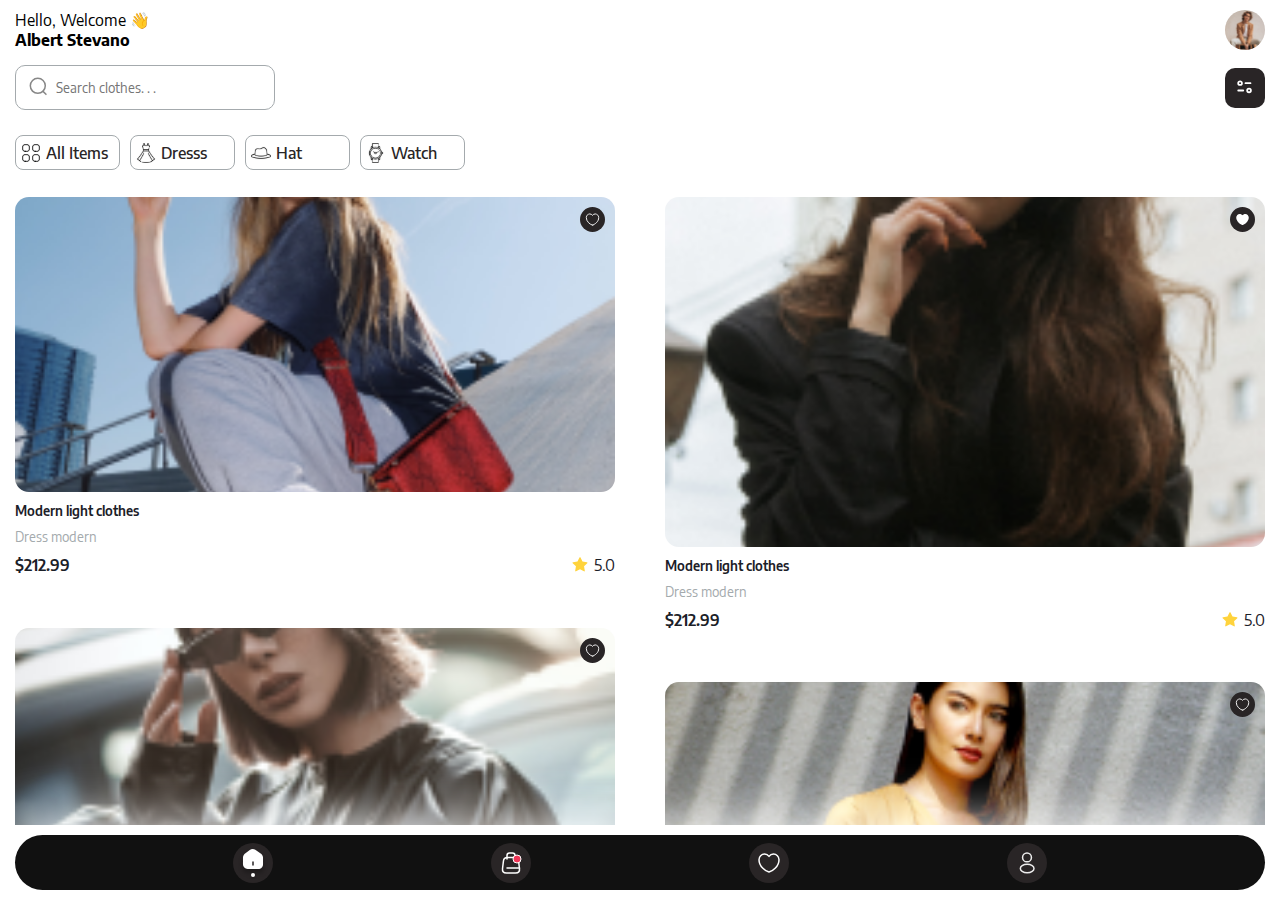
==== index.html @ bf504d2a "feat: :lipstick: Galeria principal con estilos correspondientes, modificacion al footer" ====
<!DOCTYPE html>
<html lang="en">
<head>
    <meta charset="UTF-8">
    <meta name="viewport" content="width=device-width, initial-scale=1.0">
    <title>Home</title>
    <link rel="stylesheet" href="css/style.css">
</head>
<body>
    <header class="header">
        <div class="header__information">
            <p>Hello, Welcome 👋</p>
            <span>Albert Stevano</span>
        </div>
        <div class="header__login">
            <img src="storage/img/img5.png">
        </div>
    </header>
    <nav class="nav">
        <div class="nav__search">
            <input type="text" placeholder="Search clothes. . .">
            <span class="search__icon">
                <img src="storage/img/magnifyingGlass.svg">
            </span>
        </div>
        <div class="nav__filter">
            <a href="#">
                <img src="storage/img/filter.svg">
            </a>
        </div>
    </nav> 
    <main class="main">
        <nav class="main__nav">
            <ul class="nav__ul">
                <li>
                    <a href="#" >
                        <img src="storage/img/category.svg" >
                        All Items
                    </a>
                </li>
                <li>
                    <a href="#" >
                        <img src="storage/img/mask.svg" style="filter: invert(1);">
                        Dresss
                    </a>
                </li>
                <li>
                    <a href="#" >
                        <img src="storage/img/hat.svg" >
                        Hat
                    </a>
                </li>
                <li>
                    <a href="#" >
                        <img src="storage/img/watch.svg" >
                        Watch
                    </a>
                </li>
            </ul>
        </nav>
        <article class="main__article">
            <section>
                <div class="section__front_page">
                    <img src="storage/img/img3.png">
                    <img src="storage/img/heart.svg">
                </div>
                <h5>Modern light clothes</h5>
                <small>Dress modern</small>
                <div class="section__price">
                    <span>$212.99</span>
                    <div  class="price__score">
                        <img src="storage/img/star.svg">
                        <p>5.0</p>
                    </div>
                </div>
            </section>
            <section>
                <div class="section__front_page">
                    <img src="storage/img/img1.png">
                    <img src="storage/img/heartWhite.svg">
                </div>
                <h5>Modern light clothes</h5>
                <small>Dress modern</small>
                <div class="section__price">
                    <span>$212.99</span>
                    <div  class="price__score">
                        <img src="storage/img/star.svg">
                        <p>5.0</p>
                    </div>
                </div>
            </section>
            <section>
                <div class="section__front_page">
                    <img src="storage/img/img2.png">
                    <img src="storage/img/heart.svg">
                </div>
                <h5>Modern light clothes</h5>
                <small>Dress modern</small>
                <div class="section__price">
                    <span>$212.99</span>
                    <div  class="price__score">
                        <img src="storage/img/star.svg">
                        <p>5.0</p>
                    </div>
                </div>
            </section>
            <section>
                <div class="section__front_page">
                    <img src="storage/img/img4.png">
                    <img src="storage/img/heart.svg">
                </div>
                <h5>Modern light clothes</h5>
                <small>Dress modern</small>
                <div class="section__price">
                    <span>$212.99</span>
                    <div  class="price__score">
                        <img src="storage/img/star.svg">
                        <p>5.0</p>
                    </div>
                </div>
            </section>
        </article>
    </main>
    <footer class="footer">
        <ul class="footer__ul">
            <li>
                <a href="#">
                    <img src="storage/img/homeSelect.svg">
                </a>
            </li>
            <li>
                <a href="#">
                    <img src="storage/img/bag.svg">
                </a>
            </li>
            <li>
                <a href="#">
                    <img src="storage/img/heart.svg">
                </a>
            </li>
            <li>
                <a href="#">
                    <img src="storage/img/profile.svg">
                </a>
            </li>
        </ul>
    </footer>
</body>
</html>
---- css/style.css ----
@import url(variables.css);
*{
    padding: 0;
    margin: 0;
    font-family: "EncodeSans-Regular";
    box-sizing: border-box;
}
.header {
    /* background: red; */
    padding: var(--space-layout-padding-lr);
    display: flex;
    flex-direction: row;
    justify-content: space-between;
    align-items: center;
    height: 60px;
}
.header__information{
    /* background: green; */
}
.header__information span{
    font-family: "EncodeSans-Bold";
}
.header__login{
    /* background: violet; */
    width: 40px;
    height: 40px;
    border-radius: 50%;
    overflow: hidden;
}
.header__login img{
    width: 100%;
    /* object-fit: contain; */
}
.nav{
    /* background: red; */
    padding: var(--space-layout-padding-lr);
    margin-top: 5px;
    display: flex;
    flex-direction: row;
    justify-content: space-between;
    align-items: center;
}
.nav__search{
    /* background: yellow; */
    position: relative;
}
.nav__search input{
    outline: none;
    width: 260px;
    height: 45px;
    border-radius: 10px;
    padding-left: 2.5rem;
    padding-right: 1.5rem;
    border: 1px solid var(--color-3);
}
.search__icon{
    position: absolute;
    display: block;
    bottom: .6rem;
    left: .8rem;
    user-select: none;
    cursor: pointer;
}
.nav__filter{
    background: var(--color-1);
    width: 40px;
    height: 40px;
    border-radius: 10px;
    position: relative;
}
.nav__filter img{
    width: 20px;
    position: absolute;
    inset: 0;
    margin: auto;
}
.main {
    /* background: red; */
    padding: var(--space-layout-padding-lr);
    margin-top: 15px;
}
.main__nav {
    /* background: violet; */
    /* padding: 10px; */
}
.nav__ul {
    /* background: darkgrey; */
    height: 55px;
    display: flex;
    flex-direction: row;
    align-items: center;
    gap: 10px;
    overflow-x: scroll;
}
.nav__ul li{
    list-style: none;
}
.nav__ul li a{
    width: 105px;
    height: 35px;
    font-family: "EncodeSans-Medium";
    /* background: orange; */
    text-decoration: none;
    display: flex;
    align-items: center;
    gap: 5px;
    padding: 5px;
    border-radius: 8px;
    border: 1px solid var(--color-3);
    color: var(--color-1);
    background: var(--color-5);
}

.nav__ul li a:hover{
    filter: invert(1);
}

.footer{
    /* background: red; */
    position: fixed;
    bottom: 10px;
    width: 100%;
    padding: var(--space-layout-padding-lr);
}
.footer__ul{
    background: var(--color-4);
    height: 55px;
    display: flex;
    flex-direction: row;
    justify-content: space-evenly;
    align-items: center;
    border-radius: 40px;
    box-shadow: 0px 0px 55px 10px #fff;
}
.footer__ul li{
    list-style: none;
    background: var(--color-1);
    border-radius: 100%;
    height: 40px;
    width: 40px;
    display: flex;
    align-items: center;
    justify-content: center;
}
.footer__ul li a{
    display: flex;
}

.footer__ul li a img{
    object-fit: contain;
}

.main__article{
    height: 70vh;
    margin-top: 15px;
    padding-bottom:12vh;
    /* background: red; */
    display: flex;
    flex-wrap: wrap;
    justify-content: space-between;
    overflow-y: scroll;
}
.main__article section{
    display: flex;
    flex-direction: column;
    justify-content: center;
    align-items: center;

    /* background: green; */
    width: 48%;
    /* height: 380px; */
    margin-bottom: 4%;
}
.section__front_page{
    position: relative;
    margin-top: 2px;
    margin-bottom: 10px;
    border-radius: 14px;
    width: var(--layout-imagen-width);
    height: var(--layout-imagen-height);
    overflow: hidden;
}
.section__front_page img{
    position: absolute;
}
.section__front_page img:first-child{
    width: var(--layout-imagen-width);
    height: var(--layout-imagen-height);
    object-fit: cover;
}
.section__front_page > img:last-child{
    top: 10px;
    right: 10px;
    background: var(--color-1);
    border-radius: 100%;
    height: 25px;
    width: 25px;
    padding: 5px;
}
.main__article section h5{
    font-family: "EncodeSans-Semibold";
    color: var(--color-2);
    margin-bottom: 9px;
}
.main__article section small{
    color: var(--color-3);
}
.main__article section h5,
.main__article section small{
    align-self: flex-start;
}
.section__price{
    display: flex;
    width: 100%;
    justify-content: space-between;
    color: var(--color-2);
    margin-top: 10px;
}
.section__price span{
    font-family: "EncodeSans-Semibold";
}
.price__score{
    display: flex;
    gap: 5px;
}

.main__article section:nth-child(4n+1),
.main__article section:nth-child(4n+4){
    /* background: orange; */
    height: 380px;
}

.main__article section:nth-child(4n-1) {
    /* background: violet; */
    margin-top: -54px;
}
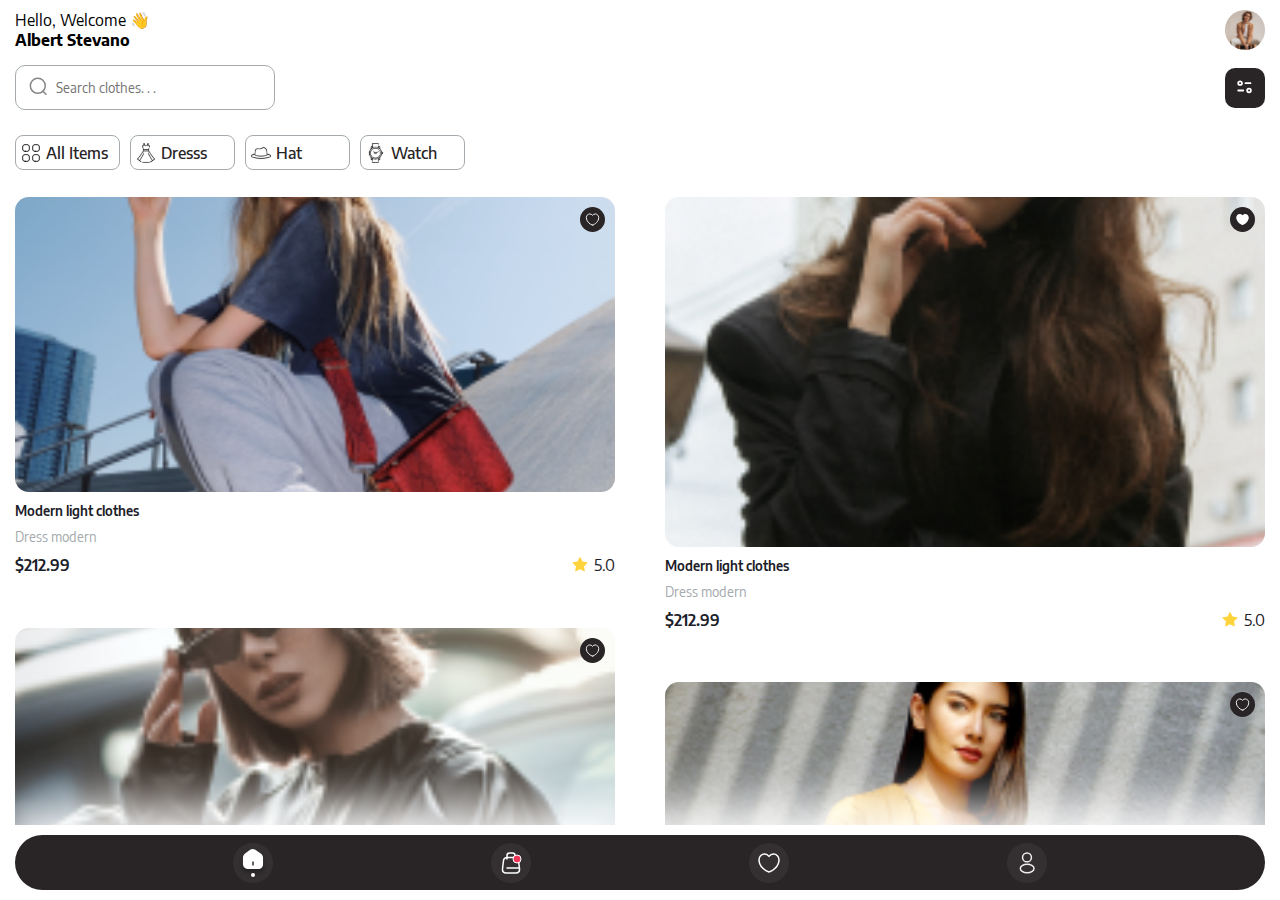
==== commit be7643b8: "feat: :lipstick: Desarrollo general del modulo detail" ====
--- a/index.html
+++ b/index.html
@@ -61,7 +61,9 @@
         <article class="main__article">
             <section>
                 <div class="section__front_page">
-                    <img src="storage/img/img3.png">
+                    <a href="views/detail.html">
+                        <img src="storage/img/img3.png">
+                        </a>
                     <img src="storage/img/heart.svg">
                 </div>
                 <h5>Modern light clothes</h5>
@@ -76,7 +78,9 @@
             </section>
             <section>
                 <div class="section__front_page">
+                    <a href="views/detail.html">
                     <img src="storage/img/img1.png">
+                    </a>
                     <img src="storage/img/heartWhite.svg">
                 </div>
                 <h5>Modern light clothes</h5>
@@ -90,8 +94,10 @@
                 </div>
             </section>
             <section>
-                <div class="section__front_page">
-                    <img src="storage/img/img2.png">
+                <div class="section__front_page">                 
+                    <a href="views/detail.html">
+                        <img src="storage/img/img2.png">
+                        </a>
                     <img src="storage/img/heart.svg">
                 </div>
                 <h5>Modern light clothes</h5>
@@ -106,7 +112,9 @@
             </section>
             <section>
                 <div class="section__front_page">
-                    <img src="storage/img/img4.png">
+                    <a href="views/detail.html">
+                        <img src="storage/img/img4.png">
+                        </a>
                     <img src="storage/img/heart.svg">
                 </div>
                 <h5>Modern light clothes</h5>
--- a/css/style.css
+++ b/css/style.css
@@ -123,18 +123,18 @@
     padding: var(--space-layout-padding-lr);
 }
 .footer__ul{
-    background: var(--color-4);
+    background: var(--color-1);
     height: 55px;
     display: flex;
     flex-direction: row;
     justify-content: space-evenly;
     align-items: center;
     border-radius: 40px;
-    box-shadow: 0px 0px 55px 10px #fff;
+    box-shadow: 0px 0px 55px 30px #fff;
 }
 .footer__ul li{
     list-style: none;
-    background: var(--color-1);
+    background: var(--color-6);
     border-radius: 100%;
     height: 40px;
     width: 40px;
@@ -183,7 +183,7 @@
 .section__front_page img{
     position: absolute;
 }
-.section__front_page img:first-child{
+.section__front_page a img:first-child{
     width: var(--layout-imagen-width);
     height: var(--layout-imagen-height);
     object-fit: cover;
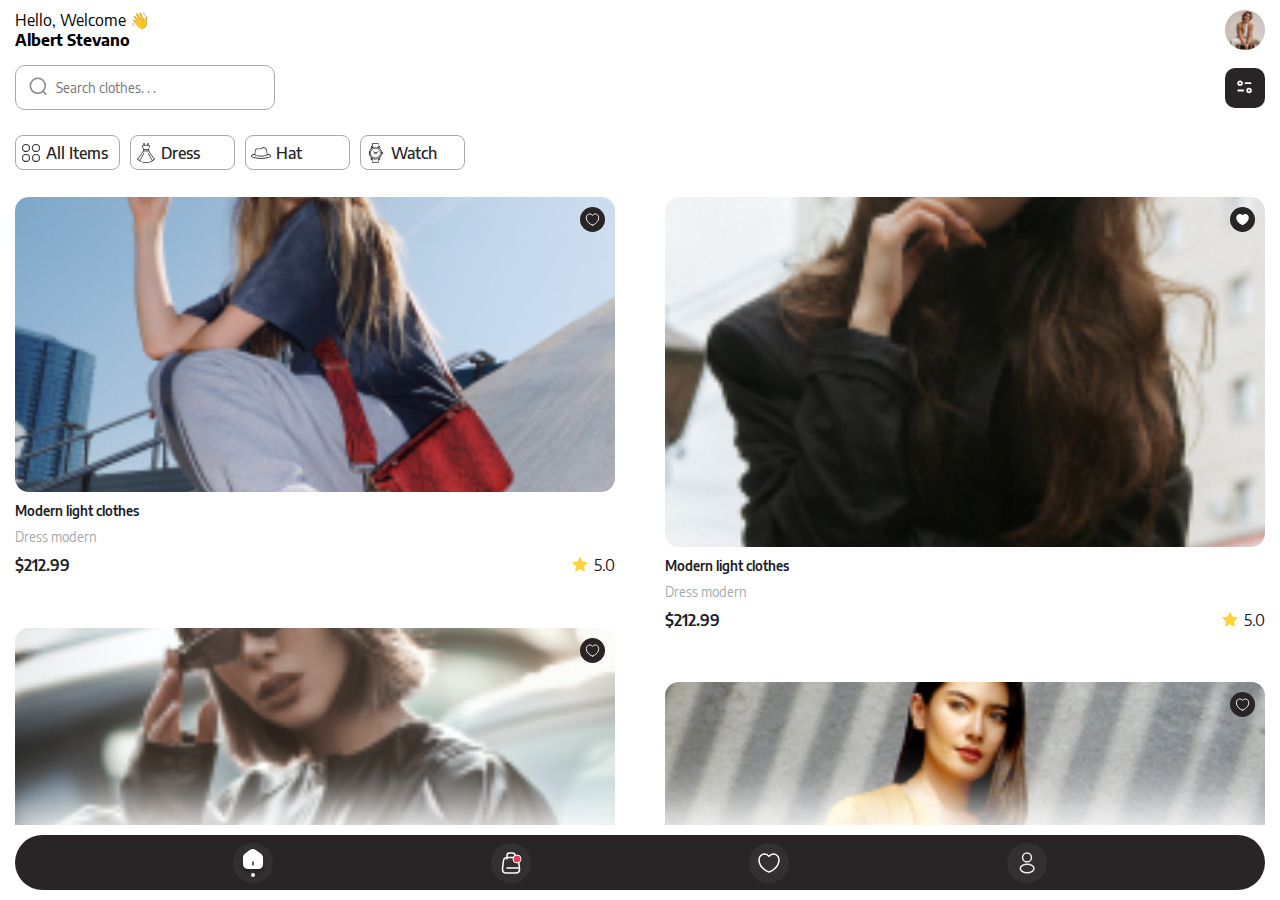
==== commit 2e936f2e: "feat: :dizzy: Implementacion de transiciones en index" ====
--- a/index.html
+++ b/index.html
@@ -41,7 +41,7 @@
                 <li>
                     <a href="#" >
                         <img src="storage/img/mask.svg" style="filter: invert(1);">
-                        Dresss
+                        Dress
                     </a>
                 </li>
                 <li>
--- a/css/style.css
+++ b/css/style.css
@@ -14,9 +14,7 @@
     align-items: center;
     height: 60px;
 }
-.header__information{
-    /* background: green; */
-}
+
 .header__information span{
     font-family: "EncodeSans-Bold";
 }
@@ -79,10 +77,7 @@
     padding: var(--space-layout-padding-lr);
     margin-top: 15px;
 }
-.main__nav {
-    /* background: violet; */
-    /* padding: 10px; */
-}
+
 .nav__ul {
     /* background: darkgrey; */
     height: 55px;
@@ -111,8 +106,9 @@
     background: var(--color-5);
 }
 
-.nav__ul li a:hover{
+.nav__ul li a:hover {
     filter: invert(1);
+    transition: all 0.5s ease 0.1s
 }
 
 .footer{
@@ -134,7 +130,7 @@
 }
 .footer__ul li{
     list-style: none;
-    background: var(--color-6);
+    background: var(--color-7);
     border-radius: 100%;
     height: 40px;
     width: 40px;
@@ -165,12 +161,17 @@
     flex-direction: column;
     justify-content: center;
     align-items: center;
-
-    /* background: green; */
     width: 48%;
     /* height: 380px; */
     margin-bottom: 4%;
-}
+    cursor:pointer
+}
+
+.main__article section:hover{
+    transition: all 0.5s ease 0.1s;
+    background-color: rgb(189, 189, 189);
+}
+
 .section__front_page{
     position: relative;
     margin-top: 2px;
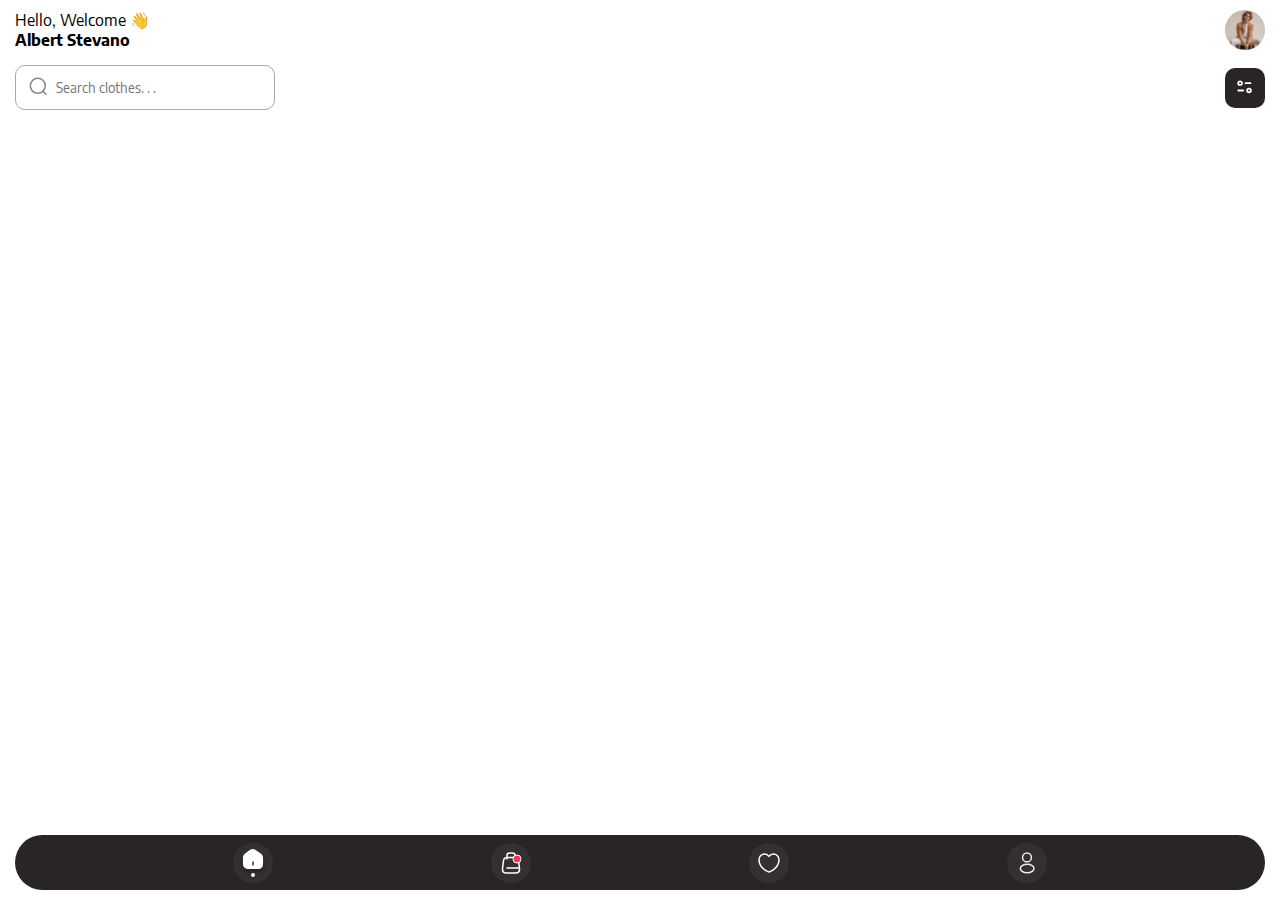
==== commit 89c9e12e: "feat: :construction: Trabajo hecho en clase" ====
--- a/index.html
+++ b/index.html
@@ -5,6 +5,7 @@
     <meta name="viewport" content="width=device-width, initial-scale=1.0">
     <title>Home</title>
     <link rel="stylesheet" href="css/style.css">
+    <script type="module" src="js/main.js" defer></script>
 </head>
 <body>
     <header class="header">
@@ -18,7 +19,7 @@
     </header>
     <nav class="nav">
         <div class="nav__search">
-            <input type="text" placeholder="Search clothes. . .">
+            <input id ="input__search" type="text" placeholder="Search clothes. . .">
             <span class="search__icon">
                 <img src="storage/img/magnifyingGlass.svg">
             </span>
@@ -32,7 +33,7 @@
     <main class="main">
         <nav class="main__nav">
             <ul class="nav__ul">
-                <li>
+                <!-- <li>
                     <a href="#" >
                         <img src="storage/img/category.svg" >
                         All Items
@@ -55,11 +56,11 @@
                         <img src="storage/img/watch.svg" >
                         Watch
                     </a>
-                </li>
+                </li> -->
             </ul>
         </nav>
         <article class="main__article">
-            <section>
+            <!-- <section>
                 <div class="section__front_page">
                     <a href="views/detail.html">
                         <img src="storage/img/img3.png">
@@ -126,7 +127,7 @@
                         <p>5.0</p>
                     </div>
                 </div>
-            </section>
+            </section> -->
         </article>
     </main>
     <footer class="footer">
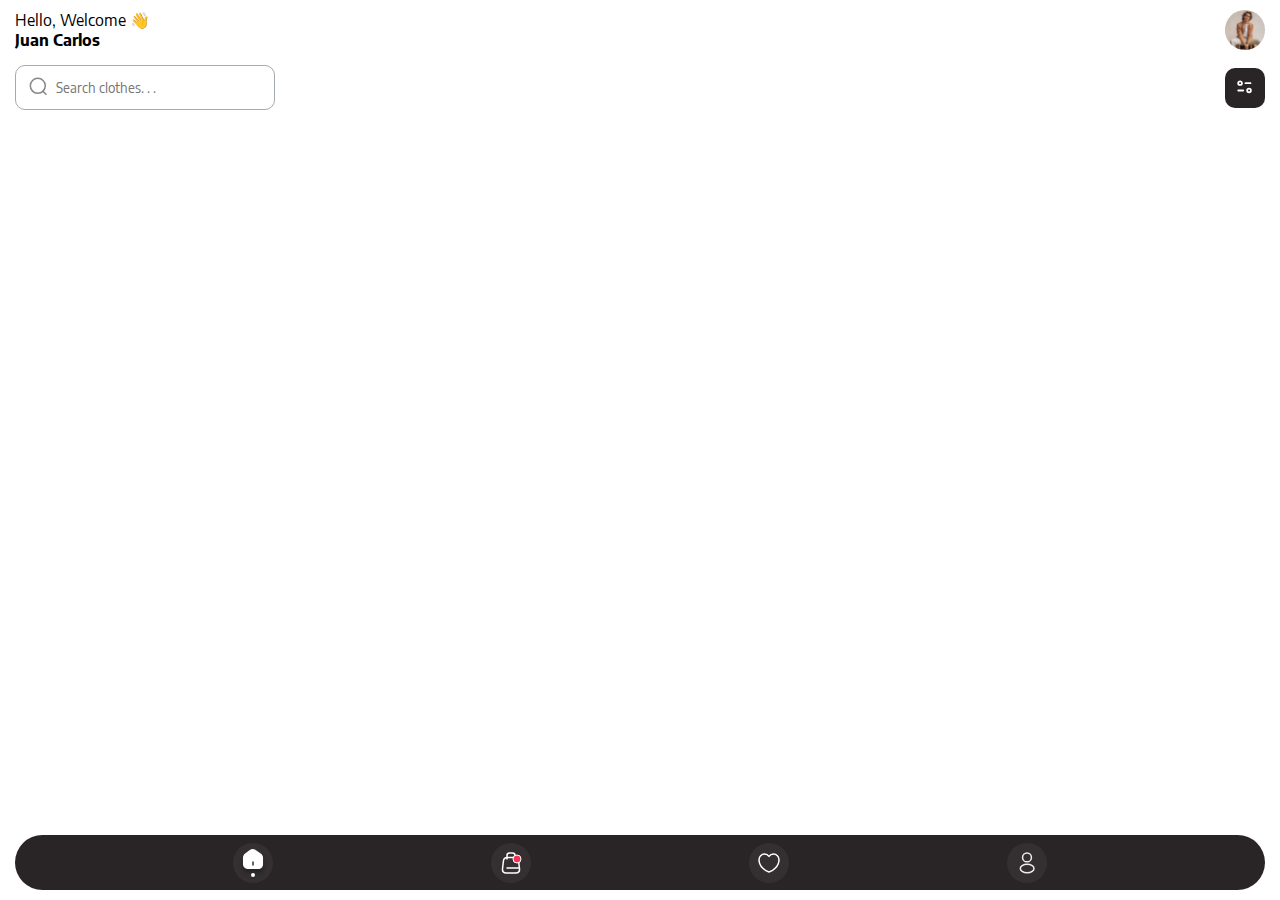
==== commit 0a176276: "feat: :sparkles: Agregue el precio del producto a escoger en el footer del detail" ====
--- a/index.html
+++ b/index.html
@@ -11,7 +11,7 @@
     <header class="header">
         <div class="header__information">
             <p>Hello, Welcome 👋</p>
-            <span>Albert Stevano</span>
+            <span>Juan Carlos</span>
         </div>
         <div class="header__login">
             <img src="storage/img/img5.png">
@@ -138,7 +138,7 @@
                 </a>
             </li>
             <li>
-                <a href="#">
+                <a href="../views/checkout.html">
                     <img src="storage/img/bag.svg">
                 </a>
             </li>
--- a/css/style.css
+++ b/css/style.css
@@ -91,7 +91,7 @@
     list-style: none;
 }
 .nav__ul li a{
-    width: 105px;
+    width: 125px;
     height: 35px;
     font-family: "EncodeSans-Medium";
     /* background: orange; */
@@ -109,6 +109,12 @@
 .nav__ul li a:hover {
     filter: invert(1);
     transition: all 0.5s ease 0.1s
+}
+
+.nav__ul li a span{
+    white-space: nowrap;
+    overflow: hidden;
+    text-overflow: ellipsis;
 }
 
 .footer{
@@ -187,7 +193,7 @@
 .section__front_page a img:first-child{
     width: var(--layout-imagen-width);
     height: var(--layout-imagen-height);
-    object-fit: cover;
+    object-fit: scale-down;
 }
 .section__front_page > img:last-child{
     top: 10px;
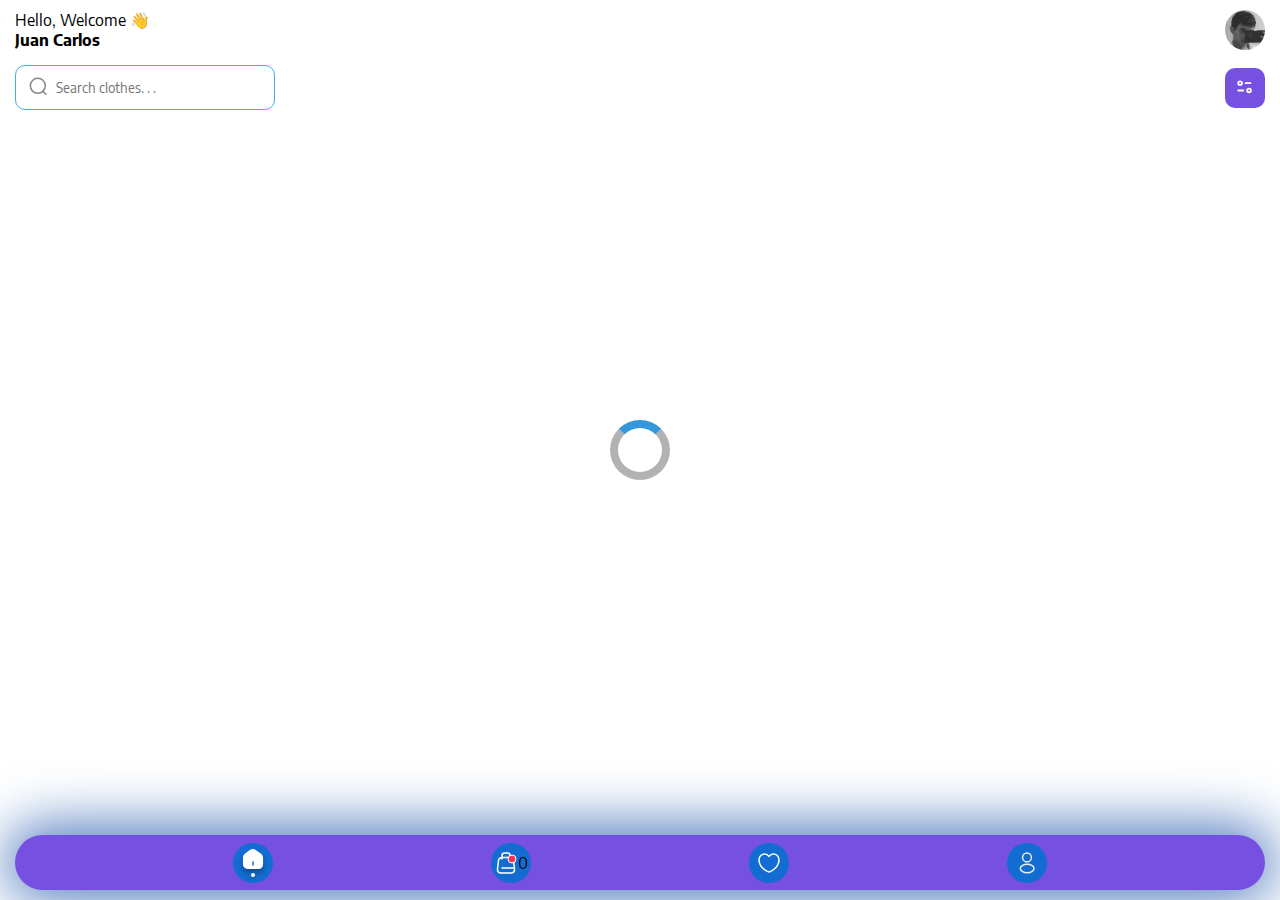
==== commit 80da462b: "feat: :lipstick: Cambios finales para funcionamiento parcial" ====
--- a/index.html
+++ b/index.html
@@ -8,18 +8,21 @@
     <script type="module" src="js/main.js" defer></script>
 </head>
 <body>
+
+    <div id="loader" class="loader"></div>
+
     <header class="header">
         <div class="header__information">
             <p>Hello, Welcome 👋</p>
             <span>Juan Carlos</span>
         </div>
         <div class="header__login">
-            <img src="storage/img/img5.png">
+            <img src="storage/img/yo.png">
         </div>
     </header>
     <nav class="nav">
         <div class="nav__search">
-            <input id ="input__search" type="text" placeholder="Search clothes. . .">
+            <input id ="input__search" type="text" data-opc="random" placeholder="Search clothes. . .">
             <span class="search__icon">
                 <img src="storage/img/magnifyingGlass.svg">
             </span>
@@ -141,6 +144,7 @@
                 <a href="../views/checkout.html">
                     <img src="storage/img/bag.svg">
                 </a>
+                <span id="counter">0</span>
             </li>
             <li>
                 <a href="#">
--- a/css/style.css
+++ b/css/style.css
@@ -132,7 +132,7 @@
     justify-content: space-evenly;
     align-items: center;
     border-radius: 40px;
-    box-shadow: 0px 0px 55px 30px #fff;
+    box-shadow: 0px 0px 55px 10px var(--color-4);
 }
 .footer__ul li{
     list-style: none;
@@ -175,7 +175,28 @@
 
 .main__article section:hover{
     transition: all 0.5s ease 0.1s;
-    background-color: rgb(189, 189, 189);
+    background-color: var(--color-6);
+}
+
+
+.loader {
+    border: 8px solid rgba(0, 0, 0, 0.3); /* Grosor y color del borde */
+    border-radius: 50%; /* Forma circular */
+    border-top: 8px solid #3498db; /* Color del borde superior */
+    width: 60px;
+    height: 60px;
+    animation: spin 1s linear infinite; /* Animación de rotación */
+    position: fixed;
+    top: 50%;
+    left: 50%;
+    transform: translate(-50%, -50%); /* Centrar el loader */
+    z-index: 1000; /* Asegura que esté sobre otros elementos */
+    display: none; /* Inicialmente oculto */
+}
+
+@keyframes spin {
+    0% { transform: rotate(0deg); }
+    100% { transform: rotate(360deg); }
 }
 
 .section__front_page{
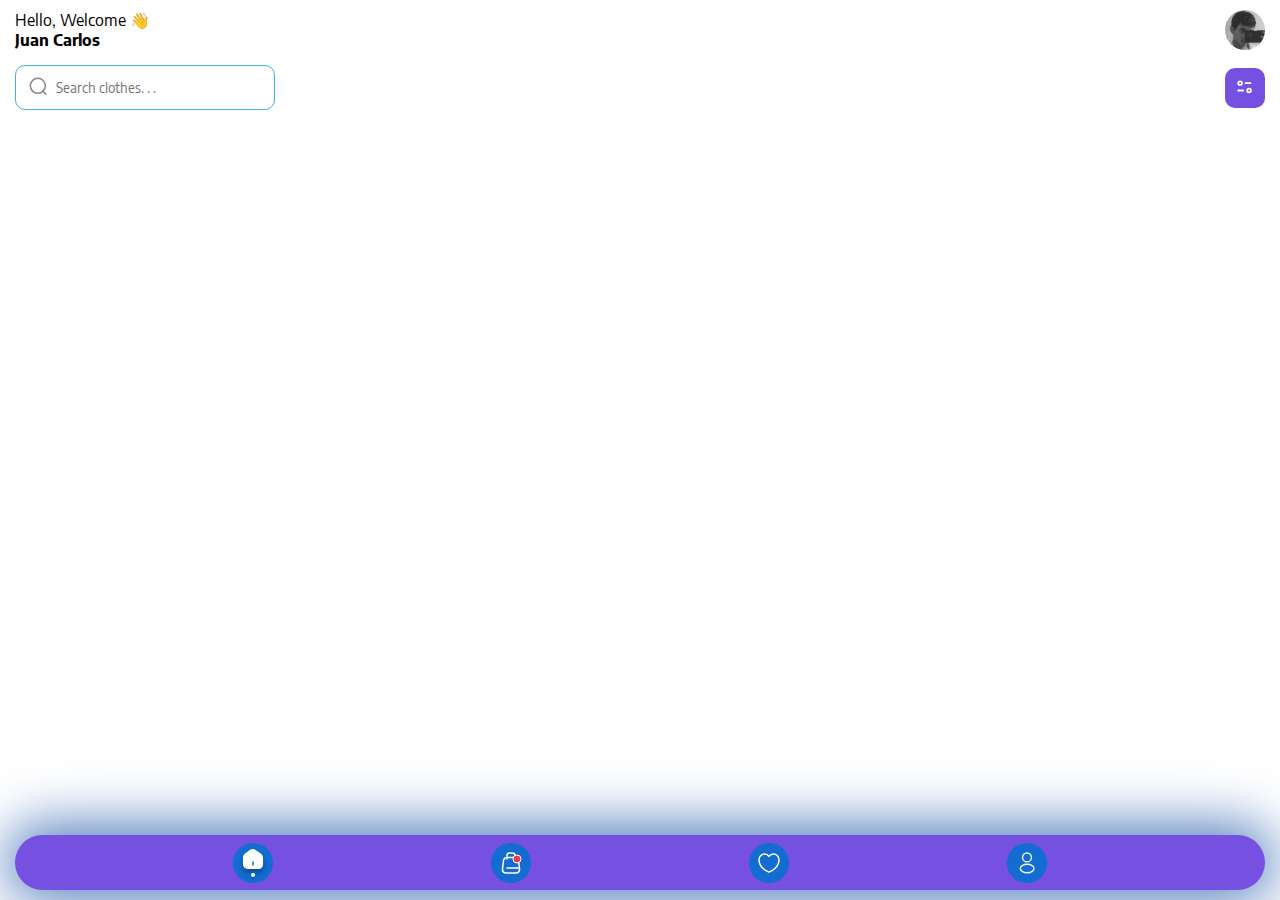
==== commit ec70624d: "feat: :lipstick: Adicion de claves del header y eliminacion de elementos innecesarios" ====
--- a/index.html
+++ b/index.html
@@ -144,7 +144,6 @@
                 <a href="../views/checkout.html">
                     <img src="storage/img/bag.svg">
                 </a>
-                <span id="counter">0</span>
             </li>
             <li>
                 <a href="#">
